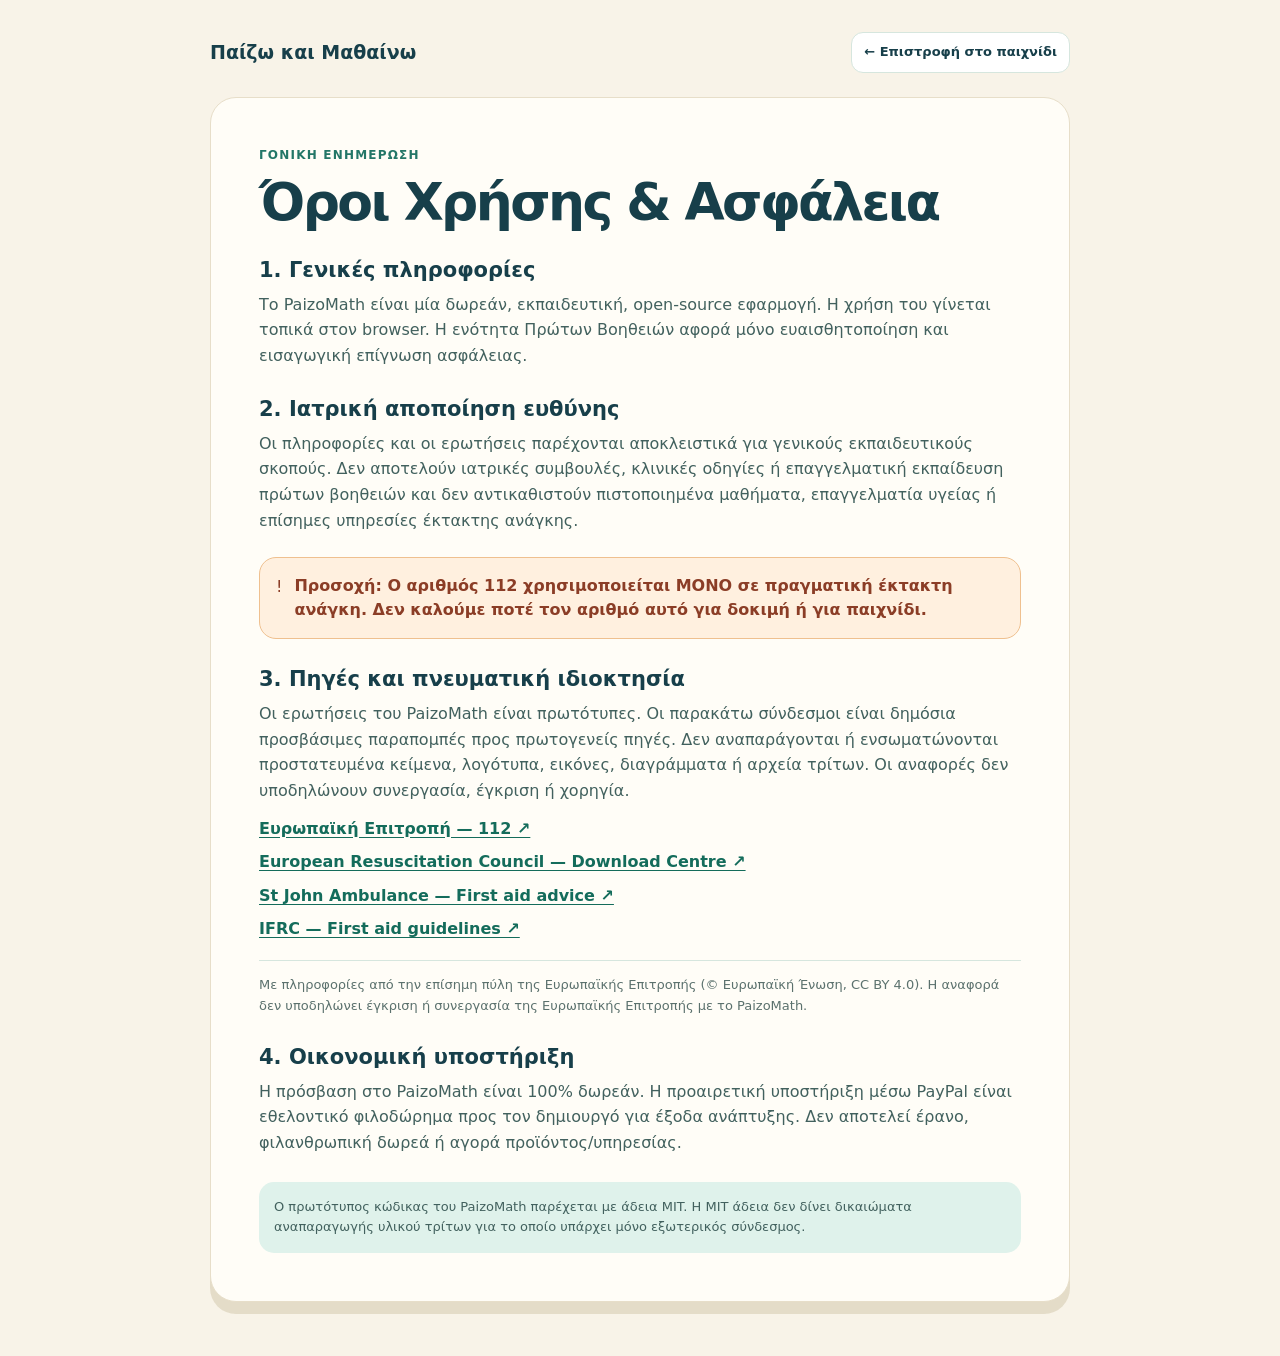
==== terms.html @ 9bdb88a0 "Add files via upload" ====
<!doctype html>
<html lang="el">
<head>
  <meta charset="utf-8">
  <meta name="viewport" content="width=device-width, initial-scale=1">
  <meta name="description" content="PaizoMath — Όροι Χρήσης και Ασφάλειας.">
  <title>PaizoMath — Όροι Χρήσης & Ασφάλεια</title>
  <style>
    :root{color-scheme:light;--ink:#173f4a;--paper:#fffdf7;--mint:#dff2eb;--line:#d6e6de;--coral:#bc5a46;--warning:#8b3d26;--warning-bg:#fff0df}*{box-sizing:border-box}body{margin:0;background:#f8f3e8;color:var(--ink);font-family:ui-rounded,"Avenir Next",system-ui,sans-serif;line-height:1.6}.shell{width:min(860px,calc(100% - 32px));margin:0 auto;padding:32px 0 54px}.top{display:flex;align-items:center;justify-content:space-between;gap:18px;margin-bottom:24px}.brand{font-size:19px;font-weight:900;text-decoration:none;color:var(--ink)}.back{padding:9px 12px;border:1px solid var(--line);border-radius:12px;background:#fff;color:var(--ink);font-size:13px;font-weight:800;text-decoration:none}.card{padding:clamp(22px,5vw,48px);border:1px solid #e7dec9;border-radius:26px;background:var(--paper);box-shadow:0 12px 0 rgba(216,205,180,.6)}.eyebrow{color:#237667;font-size:12px;font-weight:900;letter-spacing:.1em;text-transform:uppercase}h1{margin:10px 0 26px;font-size:clamp(32px,6vw,52px);line-height:1.05;letter-spacing:-.05em}h2{margin:28px 0 9px;font-size:21px;line-height:1.2}p{margin:0;color:#42615e}.warning{display:flex;gap:12px;align-items:flex-start;margin:24px 0;padding:16px;border:1px solid #efc08f;border-radius:17px;color:var(--warning);background:var(--warning-bg)}.warning strong{line-height:1.5}.credit{margin:18px 0;padding-top:14px;border-top:1px solid var(--line);color:#5b716d;font-size:13px}.sources{display:grid;gap:8px;margin-top:12px}.sources a{color:#146c5b;font-weight:800;text-underline-offset:3px}.note{margin-top:26px;padding:15px;border-radius:15px;background:var(--mint);font-size:13px}@media(max-width:520px){.shell{width:min(100% - 22px,860px);padding-top:16px}.top{align-items:flex-start;flex-direction:column;gap:10px}.back{width:100%;text-align:center}.card{border-radius:20px}}
  </style>
</head>
<body>
  <main class="shell">
    <header class="top"><a class="brand" href="index.html">Παίζω και Μαθαίνω</a><a class="back" href="index.html">← Επιστροφή στο παιχνίδι</a></header>
    <article class="card">
      <div class="eyebrow">Γονική ενημέρωση</div>
      <h1>Όροι Χρήσης & Ασφάλεια</h1>
      <h2>1. Γενικές πληροφορίες</h2>
      <p>Το PaizoMath είναι μία δωρεάν, εκπαιδευτική, open-source εφαρμογή. Η χρήση του γίνεται τοπικά στον browser. Η ενότητα Πρώτων Βοηθειών αφορά μόνο ευαισθητοποίηση και εισαγωγική επίγνωση ασφάλειας.</p>
      <h2>2. Ιατρική αποποίηση ευθύνης</h2>
      <p>Οι πληροφορίες και οι ερωτήσεις παρέχονται αποκλειστικά για γενικούς εκπαιδευτικούς σκοπούς. Δεν αποτελούν ιατρικές συμβουλές, κλινικές οδηγίες ή επαγγελματική εκπαίδευση πρώτων βοηθειών και δεν αντικαθιστούν πιστοποιημένα μαθήματα, επαγγελματία υγείας ή επίσημες υπηρεσίες έκτακτης ανάγκης.</p>
      <div class="warning"><span aria-hidden="true">!</span><strong>Προσοχή: Ο αριθμός 112 χρησιμοποιείται ΜΟΝΟ σε πραγματική έκτακτη ανάγκη. Δεν καλούμε ποτέ τον αριθμό αυτό για δοκιμή ή για παιχνίδι.</strong></div>
      <h2>3. Πηγές και πνευματική ιδιοκτησία</h2>
      <p>Οι ερωτήσεις του PaizoMath είναι πρωτότυπες. Οι παρακάτω σύνδεσμοι είναι δημόσια προσβάσιμες παραπομπές προς πρωτογενείς πηγές. Δεν αναπαράγονται ή ενσωματώνονται προστατευμένα κείμενα, λογότυπα, εικόνες, διαγράμματα ή αρχεία τρίτων. Οι αναφορές δεν υποδηλώνουν συνεργασία, έγκριση ή χορηγία.</p>
      <div class="sources">
        <a href="https://digital-strategy.ec.europa.eu/en/policies/112" target="_blank" rel="noopener noreferrer">Ευρωπαϊκή Επιτροπή — 112 ↗</a>
        <a href="https://www.erc.edu/download-centre/" target="_blank" rel="noopener noreferrer">European Resuscitation Council — Download Centre ↗</a>
        <a href="https://www.sja.org.uk/get-advice/" target="_blank" rel="noopener noreferrer">St John Ambulance — First aid advice ↗</a>
        <a href="https://www.ifrc.org/document/international-first-aid-resuscitation-and-education-guidelines" target="_blank" rel="noopener noreferrer">IFRC — First aid guidelines ↗</a>
      </div>
      <p class="credit">Με πληροφορίες από την επίσημη πύλη της Ευρωπαϊκής Επιτροπής (© Ευρωπαϊκή Ένωση, CC BY 4.0). Η αναφορά δεν υποδηλώνει έγκριση ή συνεργασία της Ευρωπαϊκής Επιτροπής με το PaizoMath.</p>
      <h2>4. Οικονομική υποστήριξη</h2>
      <p>Η πρόσβαση στο PaizoMath είναι 100% δωρεάν. Η προαιρετική υποστήριξη μέσω PayPal είναι εθελοντικό φιλοδώρημα προς τον δημιουργό για έξοδα ανάπτυξης. Δεν αποτελεί έρανο, φιλανθρωπική δωρεά ή αγορά προϊόντος/υπηρεσίας.</p>
      <p class="note">Ο πρωτότυπος κώδικας του PaizoMath παρέχεται με άδεια MIT. Η MIT άδεια δεν δίνει δικαιώματα αναπαραγωγής υλικού τρίτων για το οποίο υπάρχει μόνο εξωτερικός σύνδεσμος.</p>
    </article>
  </main>
</body>
</html>
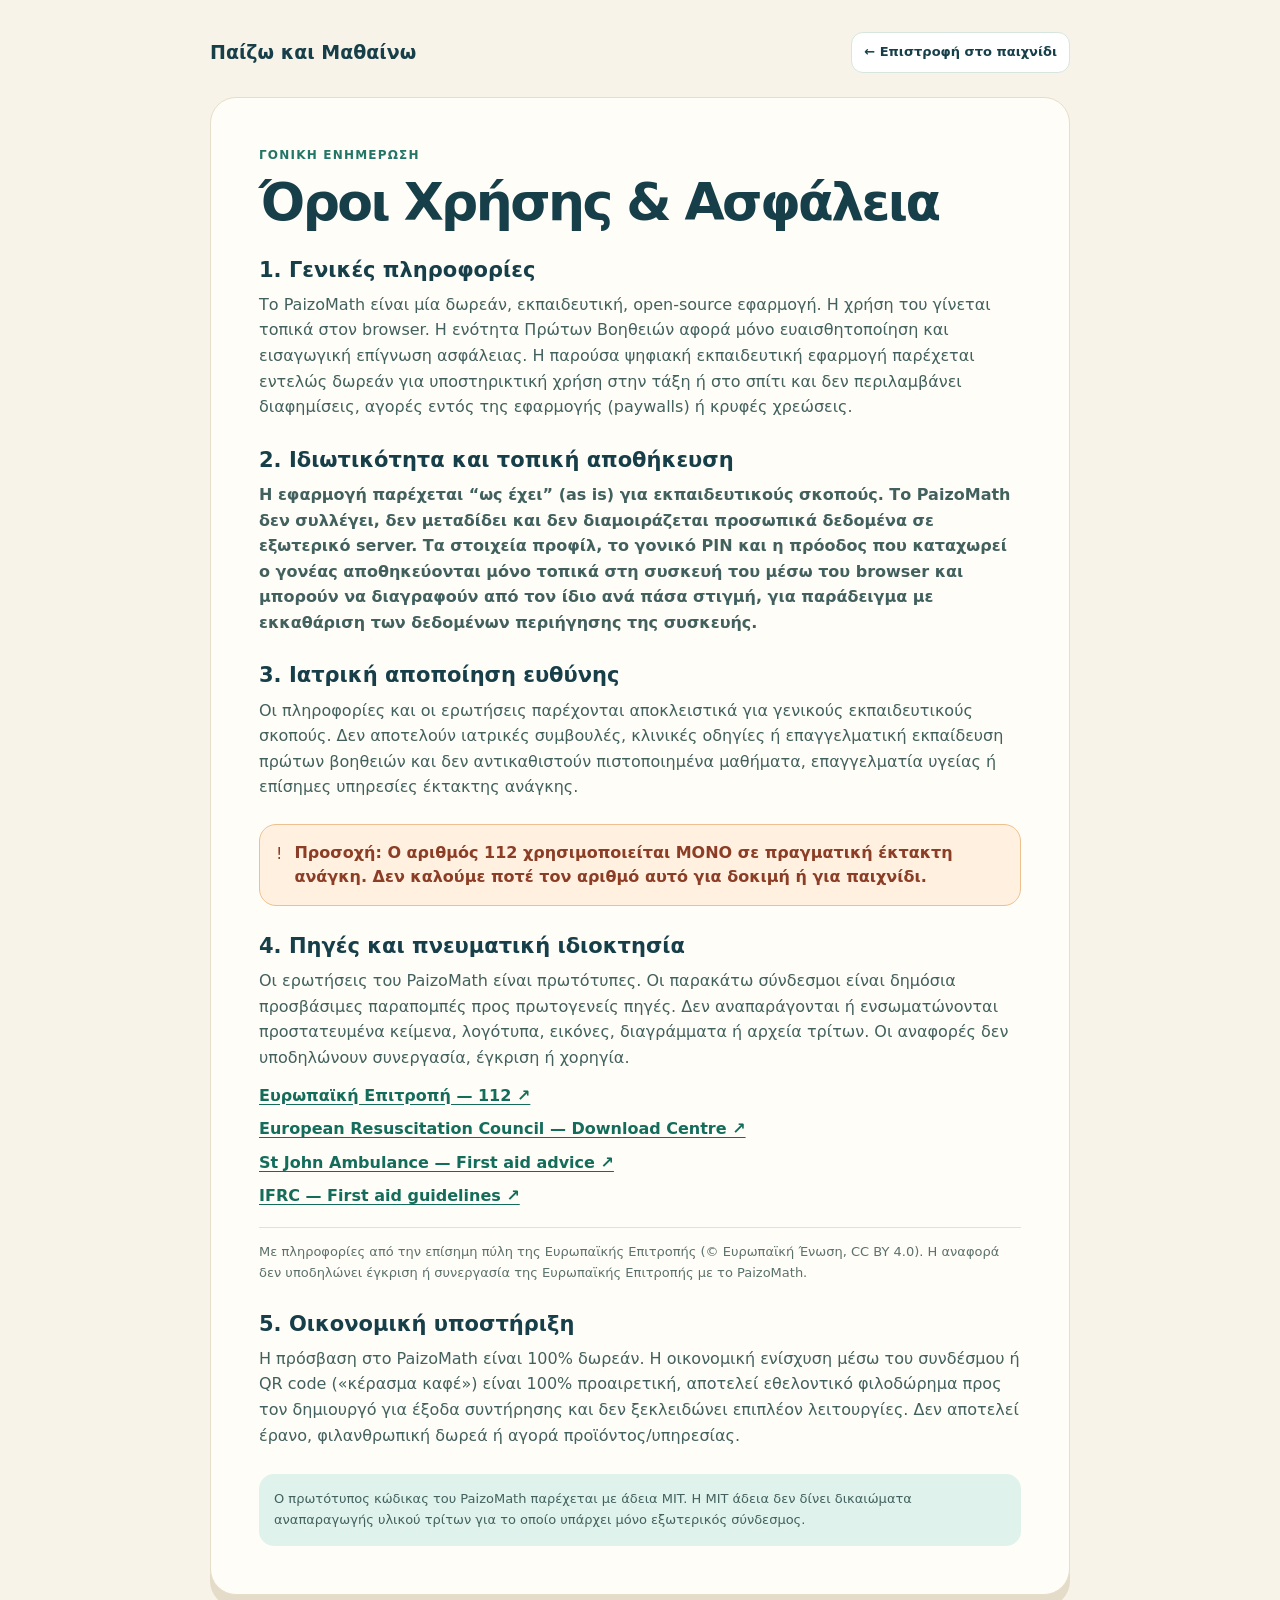
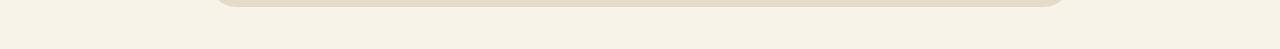
==== commit e074d5af: "Add files via upload" ====
--- a/terms.html
+++ b/terms.html
@@ -16,11 +16,13 @@
       <div class="eyebrow">Γονική ενημέρωση</div>
       <h1>Όροι Χρήσης & Ασφάλεια</h1>
       <h2>1. Γενικές πληροφορίες</h2>
-      <p>Το PaizoMath είναι μία δωρεάν, εκπαιδευτική, open-source εφαρμογή. Η χρήση του γίνεται τοπικά στον browser. Η ενότητα Πρώτων Βοηθειών αφορά μόνο ευαισθητοποίηση και εισαγωγική επίγνωση ασφάλειας.</p>
-      <h2>2. Ιατρική αποποίηση ευθύνης</h2>
+      <p>Το PaizoMath είναι μία δωρεάν, εκπαιδευτική, open-source εφαρμογή. Η χρήση του γίνεται τοπικά στον browser. Η ενότητα Πρώτων Βοηθειών αφορά μόνο ευαισθητοποίηση και εισαγωγική επίγνωση ασφάλειας. Η παρούσα ψηφιακή εκπαιδευτική εφαρμογή παρέχεται εντελώς δωρεάν για υποστηρικτική χρήση στην τάξη ή στο σπίτι και δεν περιλαμβάνει διαφημίσεις, αγορές εντός της εφαρμογής (paywalls) ή κρυφές χρεώσεις.</p>
+      <h2>2. Ιδιωτικότητα και τοπική αποθήκευση</h2>
+      <p><strong>Η εφαρμογή παρέχεται “ως έχει” (as is) για εκπαιδευτικούς σκοπούς. Το PaizoMath δεν συλλέγει, δεν μεταδίδει και δεν διαμοιράζεται προσωπικά δεδομένα σε εξωτερικό server. Τα στοιχεία προφίλ, το γονικό PIN και η πρόοδος που καταχωρεί ο γονέας αποθηκεύονται μόνο τοπικά στη συσκευή του μέσω του browser και μπορούν να διαγραφούν από τον ίδιο ανά πάσα στιγμή, για παράδειγμα με εκκαθάριση των δεδομένων περιήγησης της συσκευής.</strong></p>
+      <h2>3. Ιατρική αποποίηση ευθύνης</h2>
       <p>Οι πληροφορίες και οι ερωτήσεις παρέχονται αποκλειστικά για γενικούς εκπαιδευτικούς σκοπούς. Δεν αποτελούν ιατρικές συμβουλές, κλινικές οδηγίες ή επαγγελματική εκπαίδευση πρώτων βοηθειών και δεν αντικαθιστούν πιστοποιημένα μαθήματα, επαγγελματία υγείας ή επίσημες υπηρεσίες έκτακτης ανάγκης.</p>
       <div class="warning"><span aria-hidden="true">!</span><strong>Προσοχή: Ο αριθμός 112 χρησιμοποιείται ΜΟΝΟ σε πραγματική έκτακτη ανάγκη. Δεν καλούμε ποτέ τον αριθμό αυτό για δοκιμή ή για παιχνίδι.</strong></div>
-      <h2>3. Πηγές και πνευματική ιδιοκτησία</h2>
+      <h2>4. Πηγές και πνευματική ιδιοκτησία</h2>
       <p>Οι ερωτήσεις του PaizoMath είναι πρωτότυπες. Οι παρακάτω σύνδεσμοι είναι δημόσια προσβάσιμες παραπομπές προς πρωτογενείς πηγές. Δεν αναπαράγονται ή ενσωματώνονται προστατευμένα κείμενα, λογότυπα, εικόνες, διαγράμματα ή αρχεία τρίτων. Οι αναφορές δεν υποδηλώνουν συνεργασία, έγκριση ή χορηγία.</p>
       <div class="sources">
         <a href="https://digital-strategy.ec.europa.eu/en/policies/112" target="_blank" rel="noopener noreferrer">Ευρωπαϊκή Επιτροπή — 112 ↗</a>
@@ -29,8 +31,8 @@
         <a href="https://www.ifrc.org/document/international-first-aid-resuscitation-and-education-guidelines" target="_blank" rel="noopener noreferrer">IFRC — First aid guidelines ↗</a>
       </div>
       <p class="credit">Με πληροφορίες από την επίσημη πύλη της Ευρωπαϊκής Επιτροπής (© Ευρωπαϊκή Ένωση, CC BY 4.0). Η αναφορά δεν υποδηλώνει έγκριση ή συνεργασία της Ευρωπαϊκής Επιτροπής με το PaizoMath.</p>
-      <h2>4. Οικονομική υποστήριξη</h2>
-      <p>Η πρόσβαση στο PaizoMath είναι 100% δωρεάν. Η προαιρετική υποστήριξη μέσω PayPal είναι εθελοντικό φιλοδώρημα προς τον δημιουργό για έξοδα ανάπτυξης. Δεν αποτελεί έρανο, φιλανθρωπική δωρεά ή αγορά προϊόντος/υπηρεσίας.</p>
+      <h2>5. Οικονομική υποστήριξη</h2>
+      <p>Η πρόσβαση στο PaizoMath είναι 100% δωρεάν. Η οικονομική ενίσχυση μέσω του συνδέσμου ή QR code («κέρασμα καφέ») είναι 100% προαιρετική, αποτελεί εθελοντικό φιλοδώρημα προς τον δημιουργό για έξοδα συντήρησης και δεν ξεκλειδώνει επιπλέον λειτουργίες. Δεν αποτελεί έρανο, φιλανθρωπική δωρεά ή αγορά προϊόντος/υπηρεσίας.</p>
       <p class="note">Ο πρωτότυπος κώδικας του PaizoMath παρέχεται με άδεια MIT. Η MIT άδεια δεν δίνει δικαιώματα αναπαραγωγής υλικού τρίτων για το οποίο υπάρχει μόνο εξωτερικός σύνδεσμος.</p>
     </article>
   </main>
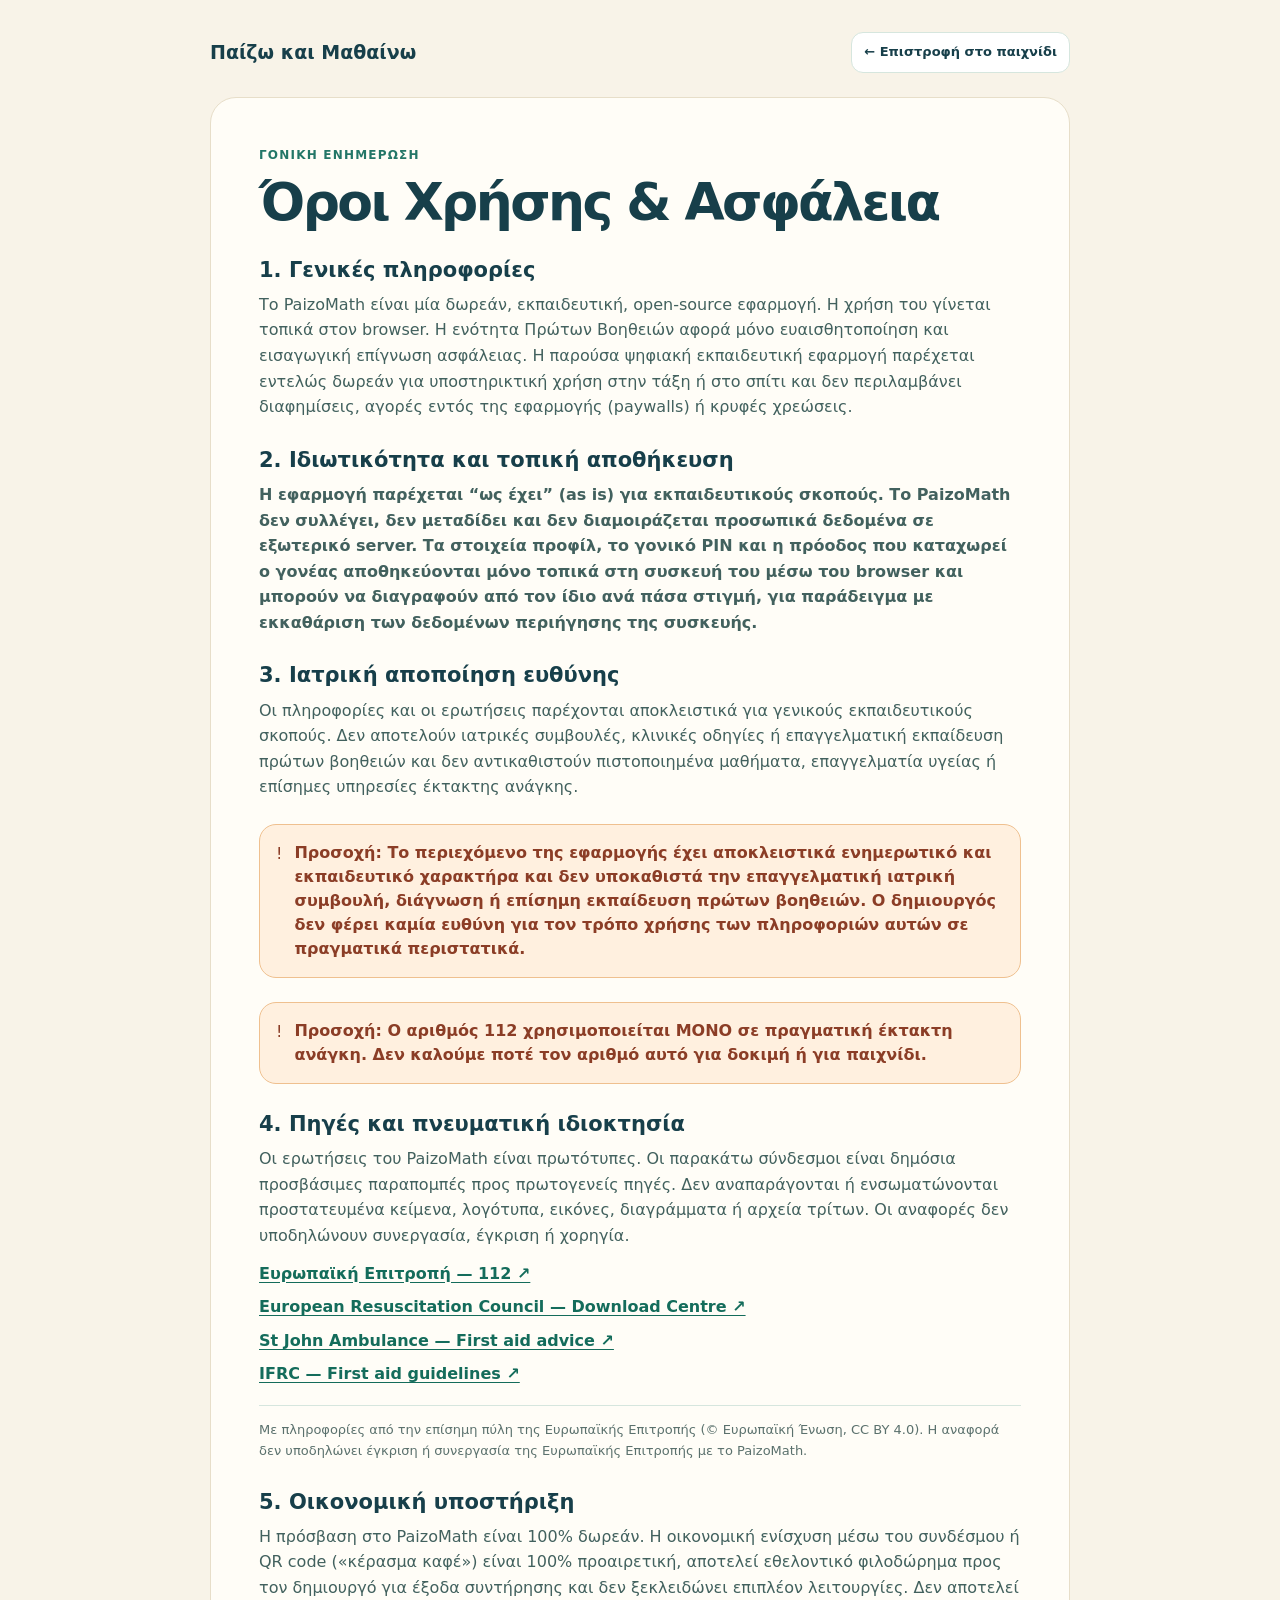
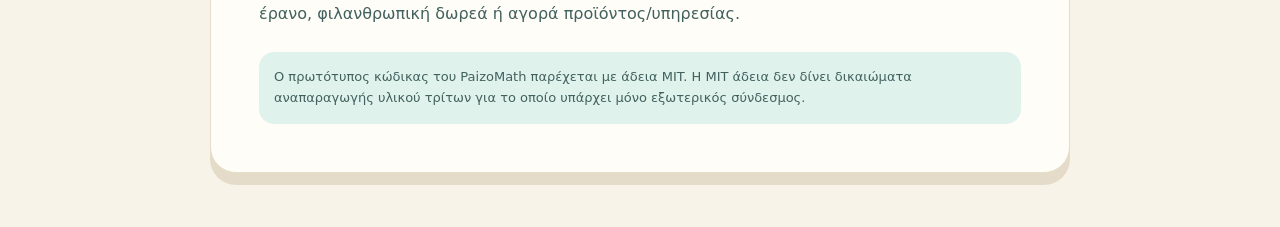
==== commit ca67a446: "Add files via upload" ====
--- a/terms.html
+++ b/terms.html
@@ -19,9 +19,10 @@
       <p>Το PaizoMath είναι μία δωρεάν, εκπαιδευτική, open-source εφαρμογή. Η χρήση του γίνεται τοπικά στον browser. Η ενότητα Πρώτων Βοηθειών αφορά μόνο ευαισθητοποίηση και εισαγωγική επίγνωση ασφάλειας. Η παρούσα ψηφιακή εκπαιδευτική εφαρμογή παρέχεται εντελώς δωρεάν για υποστηρικτική χρήση στην τάξη ή στο σπίτι και δεν περιλαμβάνει διαφημίσεις, αγορές εντός της εφαρμογής (paywalls) ή κρυφές χρεώσεις.</p>
       <h2>2. Ιδιωτικότητα και τοπική αποθήκευση</h2>
       <p><strong>Η εφαρμογή παρέχεται “ως έχει” (as is) για εκπαιδευτικούς σκοπούς. Το PaizoMath δεν συλλέγει, δεν μεταδίδει και δεν διαμοιράζεται προσωπικά δεδομένα σε εξωτερικό server. Τα στοιχεία προφίλ, το γονικό PIN και η πρόοδος που καταχωρεί ο γονέας αποθηκεύονται μόνο τοπικά στη συσκευή του μέσω του browser και μπορούν να διαγραφούν από τον ίδιο ανά πάσα στιγμή, για παράδειγμα με εκκαθάριση των δεδομένων περιήγησης της συσκευής.</strong></p>
-      <h2>3. Ιατρική αποποίηση ευθύνης</h2>
-      <p>Οι πληροφορίες και οι ερωτήσεις παρέχονται αποκλειστικά για γενικούς εκπαιδευτικούς σκοπούς. Δεν αποτελούν ιατρικές συμβουλές, κλινικές οδηγίες ή επαγγελματική εκπαίδευση πρώτων βοηθειών και δεν αντικαθιστούν πιστοποιημένα μαθήματα, επαγγελματία υγείας ή επίσημες υπηρεσίες έκτακτης ανάγκης.</p>
-      <div class="warning"><span aria-hidden="true">!</span><strong>Προσοχή: Ο αριθμός 112 χρησιμοποιείται ΜΟΝΟ σε πραγματική έκτακτη ανάγκη. Δεν καλούμε ποτέ τον αριθμό αυτό για δοκιμή ή για παιχνίδι.</strong></div>
+	      <h2>3. Ιατρική αποποίηση ευθύνης</h2>
+	      <p>Οι πληροφορίες και οι ερωτήσεις παρέχονται αποκλειστικά για γενικούς εκπαιδευτικούς σκοπούς. Δεν αποτελούν ιατρικές συμβουλές, κλινικές οδηγίες ή επαγγελματική εκπαίδευση πρώτων βοηθειών και δεν αντικαθιστούν πιστοποιημένα μαθήματα, επαγγελματία υγείας ή επίσημες υπηρεσίες έκτακτης ανάγκης.</p>
+	      <div class="warning"><span aria-hidden="true">!</span><strong>Προσοχή: Το περιεχόμενο της εφαρμογής έχει αποκλειστικά ενημερωτικό και εκπαιδευτικό χαρακτήρα και δεν υποκαθιστά την επαγγελματική ιατρική συμβουλή, διάγνωση ή επίσημη εκπαίδευση πρώτων βοηθειών. Ο δημιουργός δεν φέρει καμία ευθύνη για τον τρόπο χρήσης των πληροφοριών αυτών σε πραγματικά περιστατικά.</strong></div>
+	      <div class="warning"><span aria-hidden="true">!</span><strong>Προσοχή: Ο αριθμός 112 χρησιμοποιείται ΜΟΝΟ σε πραγματική έκτακτη ανάγκη. Δεν καλούμε ποτέ τον αριθμό αυτό για δοκιμή ή για παιχνίδι.</strong></div>
       <h2>4. Πηγές και πνευματική ιδιοκτησία</h2>
       <p>Οι ερωτήσεις του PaizoMath είναι πρωτότυπες. Οι παρακάτω σύνδεσμοι είναι δημόσια προσβάσιμες παραπομπές προς πρωτογενείς πηγές. Δεν αναπαράγονται ή ενσωματώνονται προστατευμένα κείμενα, λογότυπα, εικόνες, διαγράμματα ή αρχεία τρίτων. Οι αναφορές δεν υποδηλώνουν συνεργασία, έγκριση ή χορηγία.</p>
       <div class="sources">
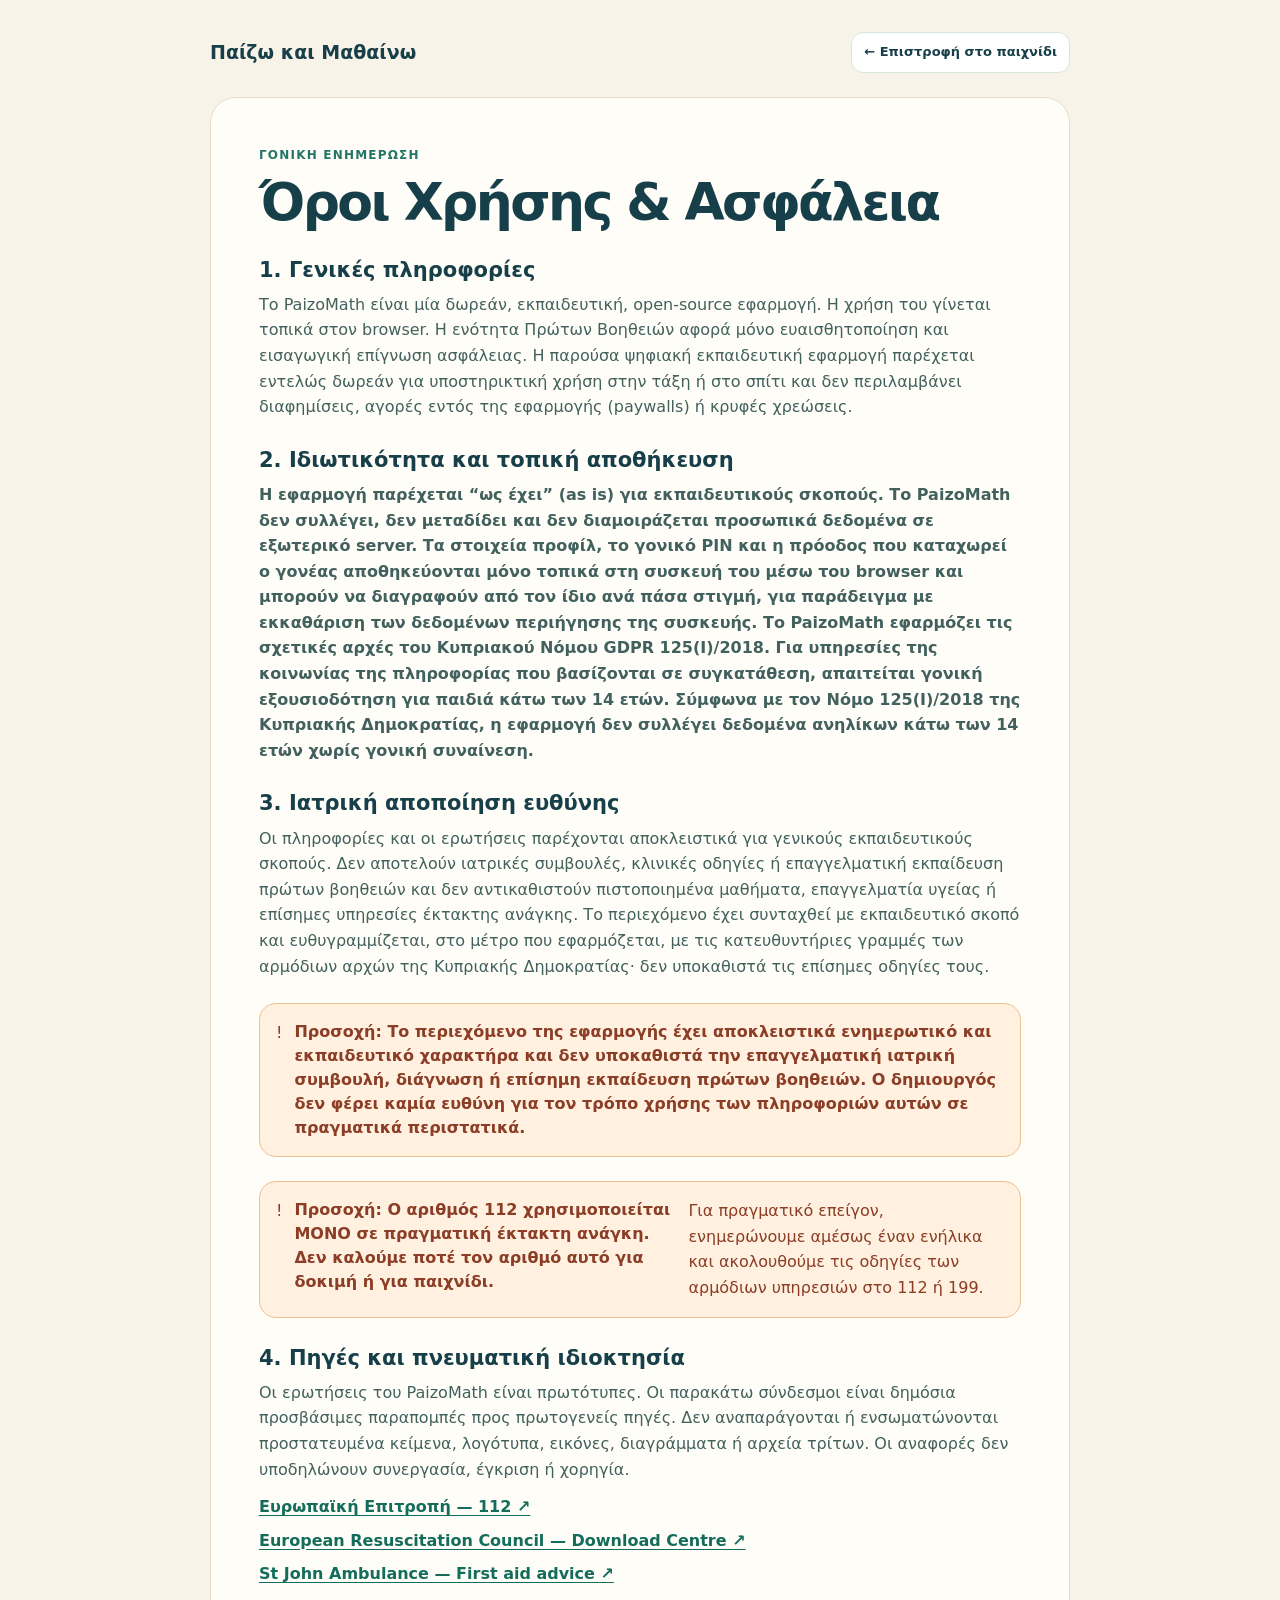
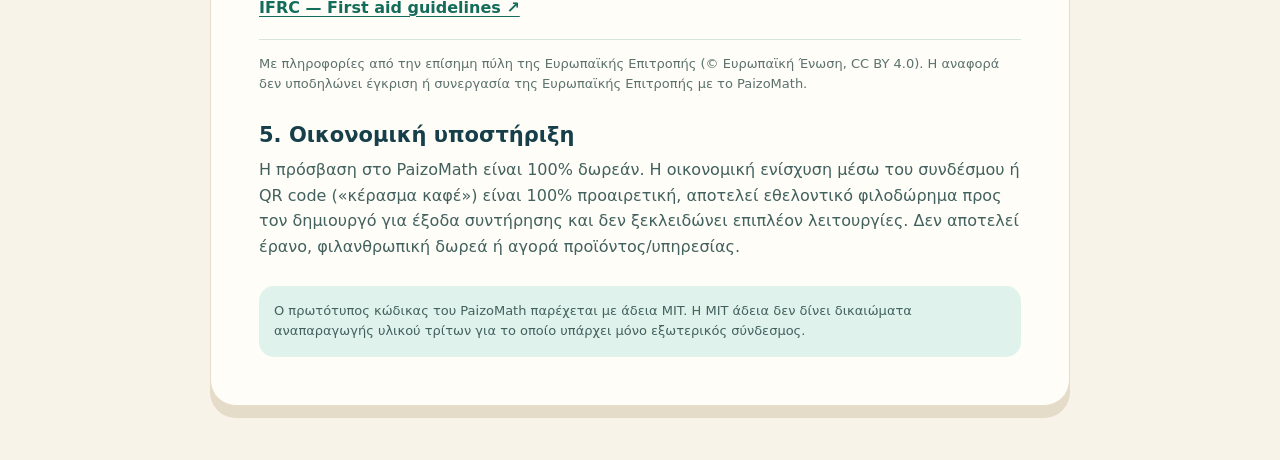
==== commit bf16d575: "Add files via upload" ====
--- a/terms.html
+++ b/terms.html
@@ -14,15 +14,15 @@
     <header class="top"><a class="brand" href="index.html">Παίζω και Μαθαίνω</a><a class="back" href="index.html">← Επιστροφή στο παιχνίδι</a></header>
     <article class="card">
       <div class="eyebrow">Γονική ενημέρωση</div>
-      <h1>Όροι Χρήσης & Ασφάλεια</h1>
+      <h1 id="top-terms">Όροι Χρήσης & Ασφάλεια</h1>
       <h2>1. Γενικές πληροφορίες</h2>
       <p>Το PaizoMath είναι μία δωρεάν, εκπαιδευτική, open-source εφαρμογή. Η χρήση του γίνεται τοπικά στον browser. Η ενότητα Πρώτων Βοηθειών αφορά μόνο ευαισθητοποίηση και εισαγωγική επίγνωση ασφάλειας. Η παρούσα ψηφιακή εκπαιδευτική εφαρμογή παρέχεται εντελώς δωρεάν για υποστηρικτική χρήση στην τάξη ή στο σπίτι και δεν περιλαμβάνει διαφημίσεις, αγορές εντός της εφαρμογής (paywalls) ή κρυφές χρεώσεις.</p>
       <h2>2. Ιδιωτικότητα και τοπική αποθήκευση</h2>
-      <p><strong>Η εφαρμογή παρέχεται “ως έχει” (as is) για εκπαιδευτικούς σκοπούς. Το PaizoMath δεν συλλέγει, δεν μεταδίδει και δεν διαμοιράζεται προσωπικά δεδομένα σε εξωτερικό server. Τα στοιχεία προφίλ, το γονικό PIN και η πρόοδος που καταχωρεί ο γονέας αποθηκεύονται μόνο τοπικά στη συσκευή του μέσω του browser και μπορούν να διαγραφούν από τον ίδιο ανά πάσα στιγμή, για παράδειγμα με εκκαθάριση των δεδομένων περιήγησης της συσκευής.</strong></p>
+	      <p><strong>Η εφαρμογή παρέχεται “ως έχει” (as is) για εκπαιδευτικούς σκοπούς. Το PaizoMath δεν συλλέγει, δεν μεταδίδει και δεν διαμοιράζεται προσωπικά δεδομένα σε εξωτερικό server. Τα στοιχεία προφίλ, το γονικό PIN και η πρόοδος που καταχωρεί ο γονέας αποθηκεύονται μόνο τοπικά στη συσκευή του μέσω του browser και μπορούν να διαγραφούν από τον ίδιο ανά πάσα στιγμή, για παράδειγμα με εκκαθάριση των δεδομένων περιήγησης της συσκευής. Το PaizoMath εφαρμόζει τις σχετικές αρχές του Κυπριακού Νόμου GDPR 125(I)/2018. Για υπηρεσίες της κοινωνίας της πληροφορίας που βασίζονται σε συγκατάθεση, απαιτείται γονική εξουσιοδότηση για παιδιά κάτω των 14 ετών. Σύμφωνα με τον Νόμο 125(I)/2018 της Κυπριακής Δημοκρατίας, η εφαρμογή δεν συλλέγει δεδομένα ανηλίκων κάτω των 14 ετών χωρίς γονική συναίνεση.</strong></p>
 	      <h2>3. Ιατρική αποποίηση ευθύνης</h2>
-	      <p>Οι πληροφορίες και οι ερωτήσεις παρέχονται αποκλειστικά για γενικούς εκπαιδευτικούς σκοπούς. Δεν αποτελούν ιατρικές συμβουλές, κλινικές οδηγίες ή επαγγελματική εκπαίδευση πρώτων βοηθειών και δεν αντικαθιστούν πιστοποιημένα μαθήματα, επαγγελματία υγείας ή επίσημες υπηρεσίες έκτακτης ανάγκης.</p>
+	      <p>Οι πληροφορίες και οι ερωτήσεις παρέχονται αποκλειστικά για γενικούς εκπαιδευτικούς σκοπούς. Δεν αποτελούν ιατρικές συμβουλές, κλινικές οδηγίες ή επαγγελματική εκπαίδευση πρώτων βοηθειών και δεν αντικαθιστούν πιστοποιημένα μαθήματα, επαγγελματία υγείας ή επίσημες υπηρεσίες έκτακτης ανάγκης. Το περιεχόμενο έχει συνταχθεί με εκπαιδευτικό σκοπό και ευθυγραμμίζεται, στο μέτρο που εφαρμόζεται, με τις κατευθυντήριες γραμμές των αρμόδιων αρχών της Κυπριακής Δημοκρατίας· δεν υποκαθιστά τις επίσημες οδηγίες τους.</p>
 	      <div class="warning"><span aria-hidden="true">!</span><strong>Προσοχή: Το περιεχόμενο της εφαρμογής έχει αποκλειστικά ενημερωτικό και εκπαιδευτικό χαρακτήρα και δεν υποκαθιστά την επαγγελματική ιατρική συμβουλή, διάγνωση ή επίσημη εκπαίδευση πρώτων βοηθειών. Ο δημιουργός δεν φέρει καμία ευθύνη για τον τρόπο χρήσης των πληροφοριών αυτών σε πραγματικά περιστατικά.</strong></div>
-	      <div class="warning"><span aria-hidden="true">!</span><strong>Προσοχή: Ο αριθμός 112 χρησιμοποιείται ΜΟΝΟ σε πραγματική έκτακτη ανάγκη. Δεν καλούμε ποτέ τον αριθμό αυτό για δοκιμή ή για παιχνίδι.</strong></div>
+	      <div class="warning"><span aria-hidden="true">!</span><strong>Προσοχή: Ο αριθμός 112 χρησιμοποιείται ΜΟΝΟ σε πραγματική έκτακτη ανάγκη. Δεν καλούμε ποτέ τον αριθμό αυτό για δοκιμή ή για παιχνίδι.</strong><span>Για πραγματικό επείγον, ενημερώνουμε αμέσως έναν ενήλικα και ακολουθούμε τις οδηγίες των αρμόδιων υπηρεσιών στο 112 ή 199.</span></div>
       <h2>4. Πηγές και πνευματική ιδιοκτησία</h2>
       <p>Οι ερωτήσεις του PaizoMath είναι πρωτότυπες. Οι παρακάτω σύνδεσμοι είναι δημόσια προσβάσιμες παραπομπές προς πρωτογενείς πηγές. Δεν αναπαράγονται ή ενσωματώνονται προστατευμένα κείμενα, λογότυπα, εικόνες, διαγράμματα ή αρχεία τρίτων. Οι αναφορές δεν υποδηλώνουν συνεργασία, έγκριση ή χορηγία.</p>
       <div class="sources">
